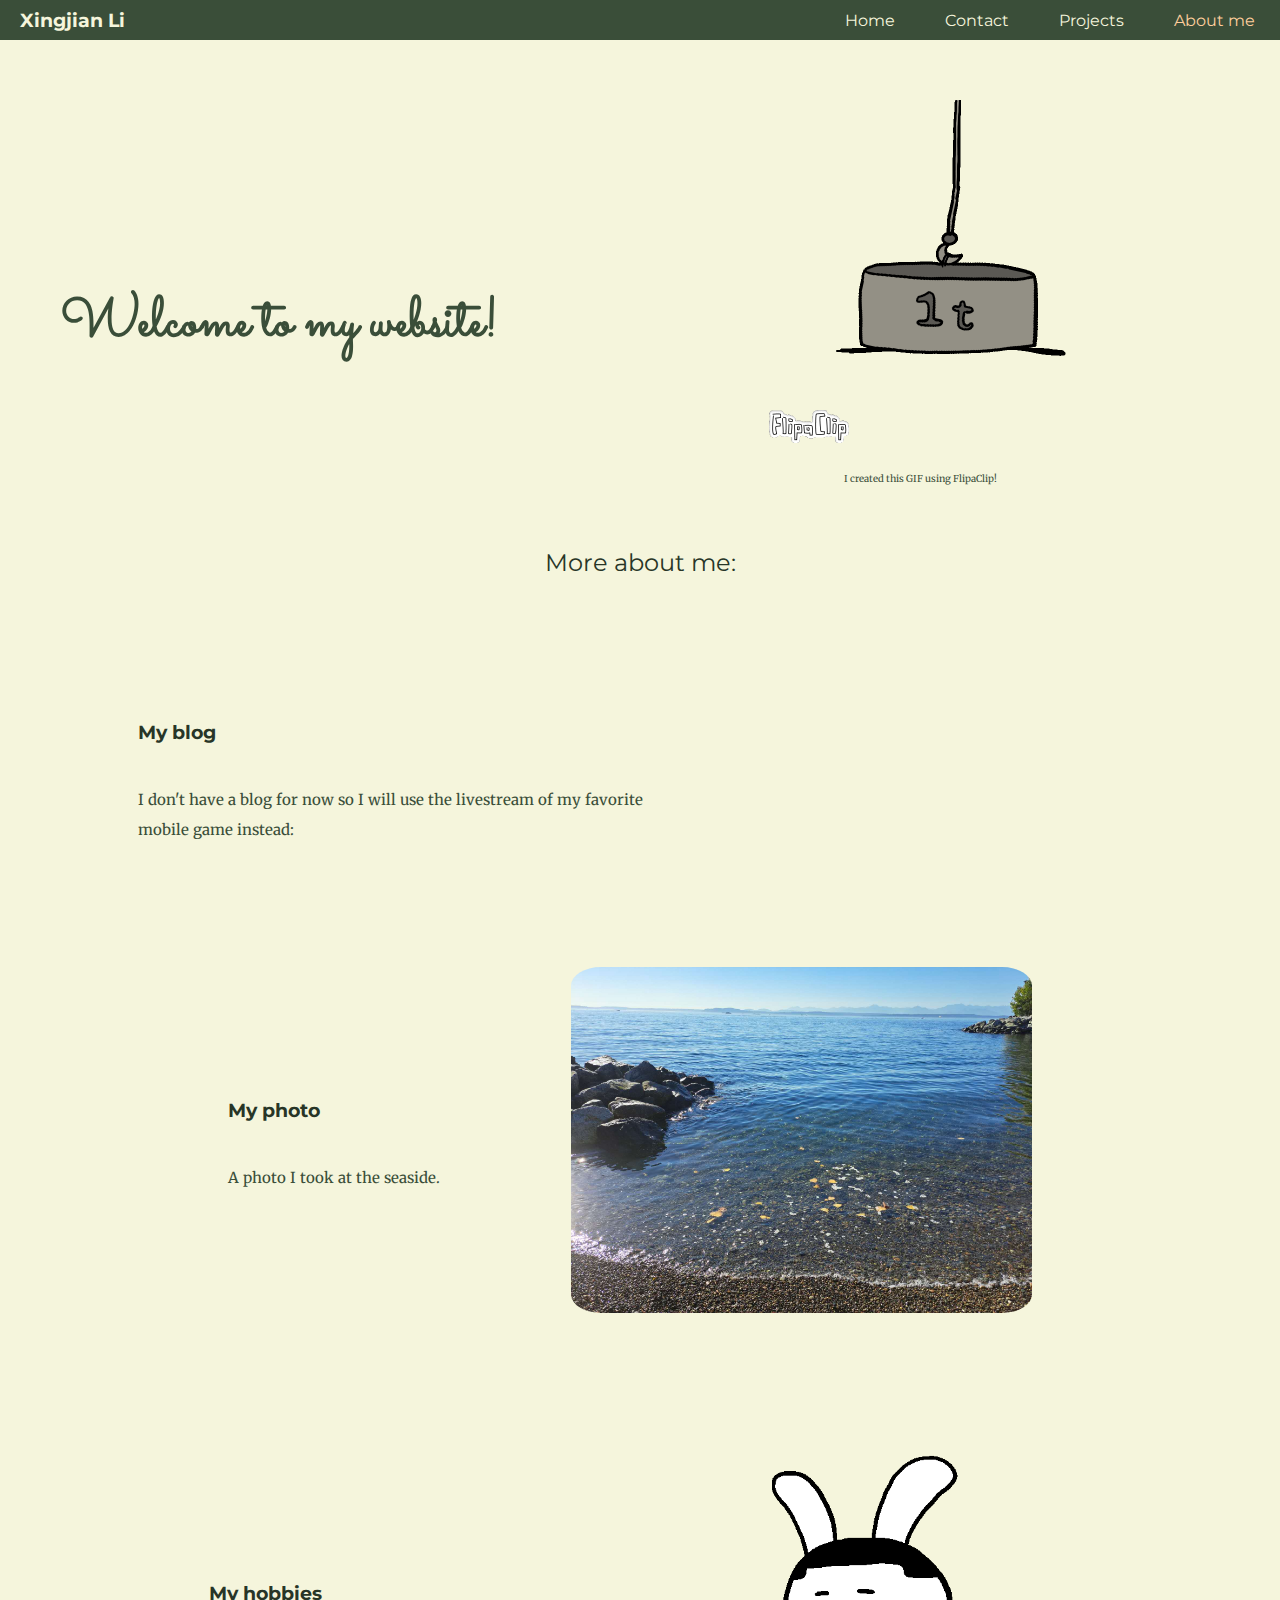
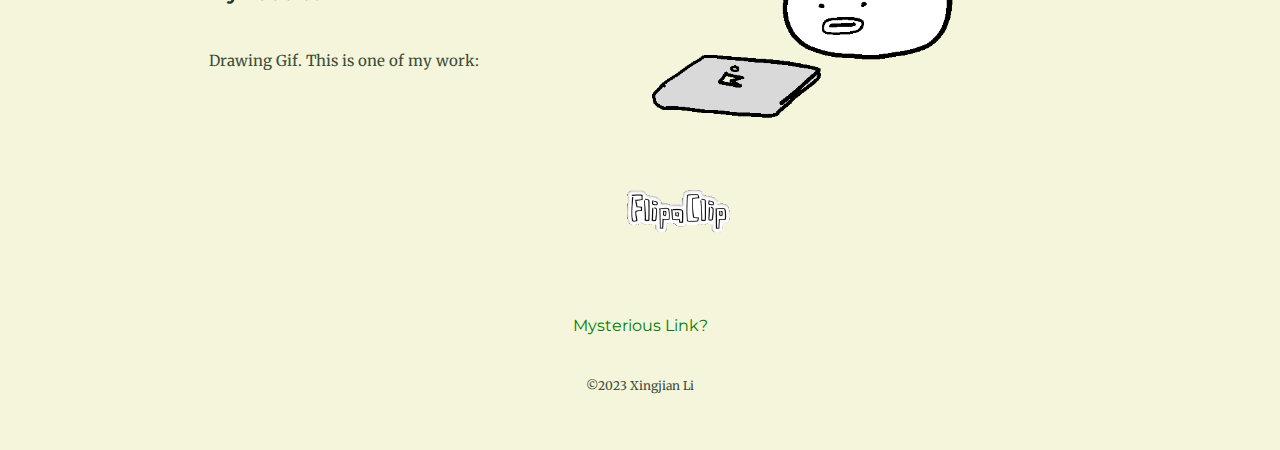
==== myself.html @ 6be76fa4 "all files" ====
<!DOCTYPE html>
<html>
    <head>
        <meta charset="UTF-8">
        <title>Contact</title>
        <link rel="stylesheet" type = "text/css" href = "css/styles.css">
        <link rel="stylesheet" type = "text/css" href = "css/myself-styles.css">
        <link rel="icon" href = "favicon.ico">
        <link rel="preconnect" href="https://fonts.googleapis.com">
        <link rel="preconnect" href="https://fonts.gstatic.com" crossorigin>
        <link href="https://fonts.googleapis.com/css2?family=Merriweather&family=Montserrat&family=Sacramento&display=swap" rel="stylesheet">
    </head>

    <body>
      <div class="navbar">
        <div>
          <h3 class="nav-title">Xingjian Li</h3>
        </div>
        <ul class="nav-content">
          <li><a href="index.html">Home</a></li>
          <li><a href="contact.html">Contact</a></li>
          <li><a href="projects.html">Projects</a></li>
          <li><a href="myself.html"><span>About me</span></a></li>
        </ul>
      </div>
      <div class="top">  
        <h1>Welcome to my website!</h1>
        <div class="gif">
          <img class="star" src="images/Star4.GIF" alt="Star4">
          <p class="about-gif">I created this GIF using FlipaClip!</p>
        </div>
      </div>
      <h2 class="about-me">More about me: </h2>
        <div class="my-row blog">
            <div class="description">
                <h3>My blog</h3>
                <p>I don't have a blog for now so I will use the livestream of my favorite mobile game instead:</p>
            </div>  
            <iframe width="530" height="280" src="https://www.youtube.com/embed/VNObJ9ZHbbM?si=-Z3IRbyMpzpPT4nM" 
            title="YouTube video player" frameborder="0" allow="accelerometer; autoplay; 
            clipboard-write; encrypted-media; gyroscope; picture-in-picture; web-share" 
            allowfullscreen></iframe>
        </div>
        <div class="my-row photo">
            <div class="description">
                <h3>My photo</h3>
                <p>A photo I took at the seaside.</p>
            </div> 
            <img class="image my-photo" src="images/my.jpeg" alt="my photo">
        </div>
        <div class="my-row hobbies">
            <div class="description">
                <h3>My hobbies</h3>
                <p>Drawing Gif. This is one of my work:</p>
            </div> 
            <img class="image my-photo" src="images/myWork.GIF" alt="my work">
        </div>
      <div class="bot">
        <a href="https://youtu.be/dQw4w9WgXcQ">Mysterious Link? </a>
        <p class = "copyright">©2023 Xingjian Li</p>
      </div>
          
        
    </body>
</html>
---- css/styles.css ----
body {
    color: #3a4e39;
    background-color: #F5F5DC;
    text-align: center;
    font-family: 'Merriweather', serif;
    font-size: 2ems;
    /* to remove the margin on top & left of the navbar: */
    margin: 0;  
}

.top {
    position: relative;
    padding-top: 100px;
    display: flex;
    flex-direction: row;
    justify-content: space-between;
    align-items: center;
    z-index: 1;
}

.mid {
    z-index: 1;
    margin: 70px 0;
}

.bot {
    z-index: 1;
    line-height: 2;
    padding: 5px 0 20px;
}

/* ---------images--------- */
.gif {
    display: flex;
    flex-direction: column;
    justify-content: space-between;
    align-items: center;
}

.star {
    width: 50%;
    margin: 0 auto 0 auto; 
}

/* ---------navbar--------- */
.navbar {
    position: fixed;
    z-index: 2;

    width: 100%;
    height: 40px;
    margin: 0 auto;
    background-color: #3a4e39;

    transition: all 0.3s;

    display: flex;
    justify-content: space-between;
    align-items: center;
}

.navbar ul {
    padding: 0;
    list-style: none;
    display: flex;
    opacity: 0;
    transition: all 0.3s ease;
}

.navbar:hover ul{
    opacity: 100%;
}

.nav-title {
    z-index: 2;
    color: #F5F5DC;
    margin-left: 20px;
}
    
.navbar li {
    display: inline;
    margin-left: 5px;
    margin-right: 5px;
}

.navbar a {
    color: #F5F5DC; 
}

.navbar a span {
    color: #FFCF9D;
}

a{
    color:#283527;
    font-family: 'Montserrat', sans-serif;
    text-decoration: none;
    margin: 10px 20px;
    font-size: 100%;
    transition: all 0.3s;
}

a:hover{
    color:#FFB000;
    text-decoration: underline;
    font-size: 105%;
}

/* ---------grid-------- */
.grid-container{
    display: grid;
    width: 80%;
    height: 80%;
    margin: 50px;
    grid-gap: 2px;
    grid-template-columns: 1fr 1fr 1fr;
    grid-template-rows: 1fr 1fr 1fr;
    grid-template-areas: 
    "a a a" 
    "b c c" 
    "d e e" 
    "f g g";
}

.grid-content{
    display: flex;
    justify-content: center;
    align-items: center;
}

.grid-header{
    grid-area: a;
}

.row1-1 {
    grid-area: b;
}

.row1-2 {
    grid-area: c;
}

.row2-1 {
    grid-area: d;
}

.row2-2 {
    grid-area: e;
}

.row3-1 {
    grid-area: f;
}

.row3-2 {
    grid-area: g;
}

.grid-icons {
    width: 23%;
    background-color: #B7B78A;
    border-radius: 50%;
    border: solid;
    border-color: #B7B78A;
    border-width: 5px;
    margin: 10px; 
    transition: width 0.3s;
}

.grid-icons:hover {
    width: 24%;
}



/* ---------text--------- */

h1{
    margin: 50px auto 0 auto;
    font-family: 'Sacramento', cursive;
    font-size: 3.5rem;  
    color: #3a4e39;
    line-height: 2;
    z-index: 2;
}

h2{
    font-family: 'Montserrat', sans-serif;
    font-weight: normal;
    color: #283527;
    padding-bottom: 10px;
}

h3{
    color: #283527;
    font-family: 'Montserrat', sans-serif;
}

p{
    line-height: 2;
}

.z {
    text-decoration: underline;
}

.about-gif{
    font-size: 0.6rem;
}

.copyright {
    color: #3a4e39;
    font-size: 0.75rem;
    padding: 20px 0;
}


/* ---------media--------- */

@media (max-width: 640px) {
    .top {
        flex-direction: column;
    }

    .navbar {
        text-align: center;
        flex-direction: column;
        height: 40px;
    }

    .navbar:hover {
        height: 80px;
    }

    .navbar ul:hover{
        margin-top: 0;
    }

    .nav-title {
        margin-top: 8px;
        margin-bottom: 0;
    }

    .grid-icons {
        width: 35%;
    }

    .grid-icons:hover {
        width: 36.5%;
    }

  }
---- css/myself-styles.css ----
p{
    font-size: 15px;
}

.my-row{
    width: 80%;
    margin: 20px auto;
    text-align: left;
    line-height: 2;
    display: flex;
    flex-direction: row;
    justify-content:space-evenly;
    align-items: center;
}

.description{
    display: flex;
    flex-direction: column;
    padding: 10px;
}

/* ---------images--------- */
.my-photo {
    width: 45%;
    float: left;
    border-radius: 10%;
    margin: 10px;
    padding: 20px;
    transition: width 0.3s;
}

.my-photo:hover {
    width: 46.5%;
}

.bot a:first-child{
    color: green;
}

.about-me{
    margin-top: 50px;
    margin-bottom: 50px;
}

/* ---------media--------- */
@media (max-width: 640px) {
    .my-row{
        flex-direction: column;
    }

    .my-photo{
        width: 70%;
    }

    .my-photo:hover{
        width: 73%;
    }
}
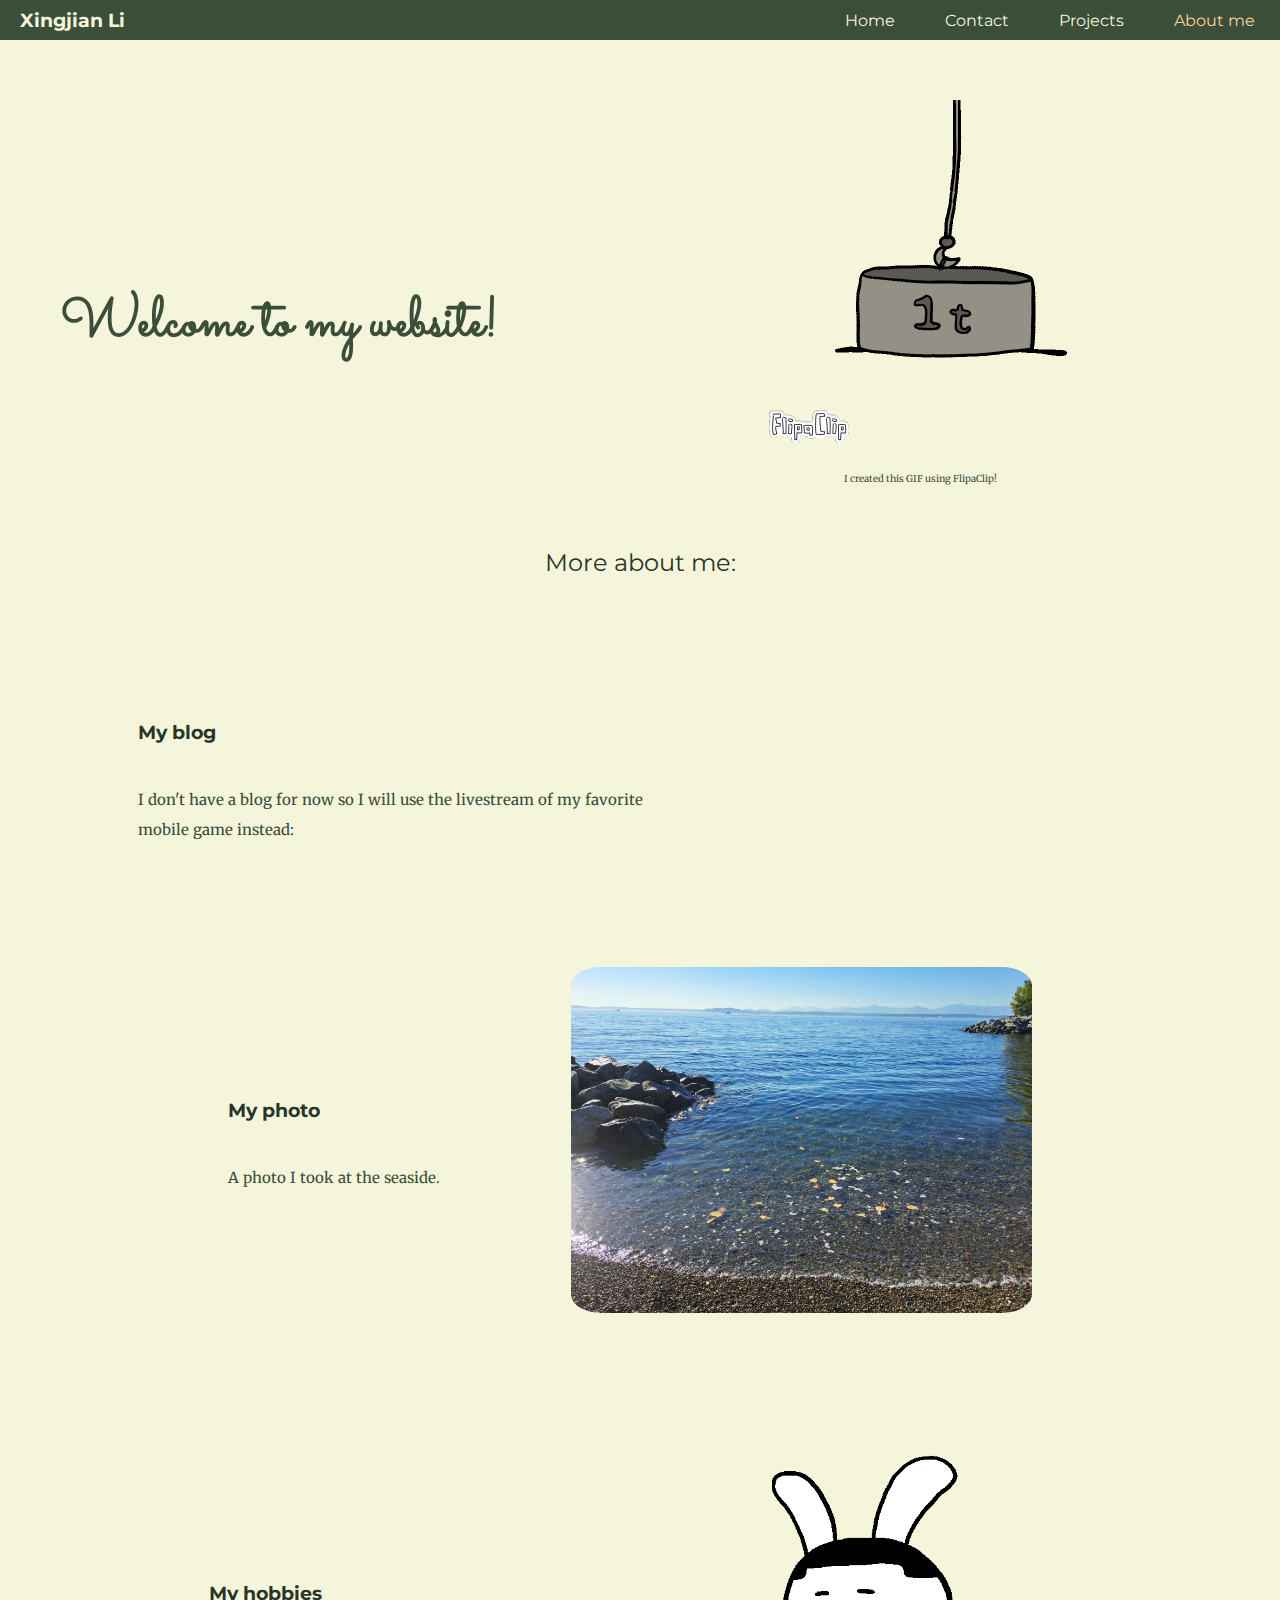
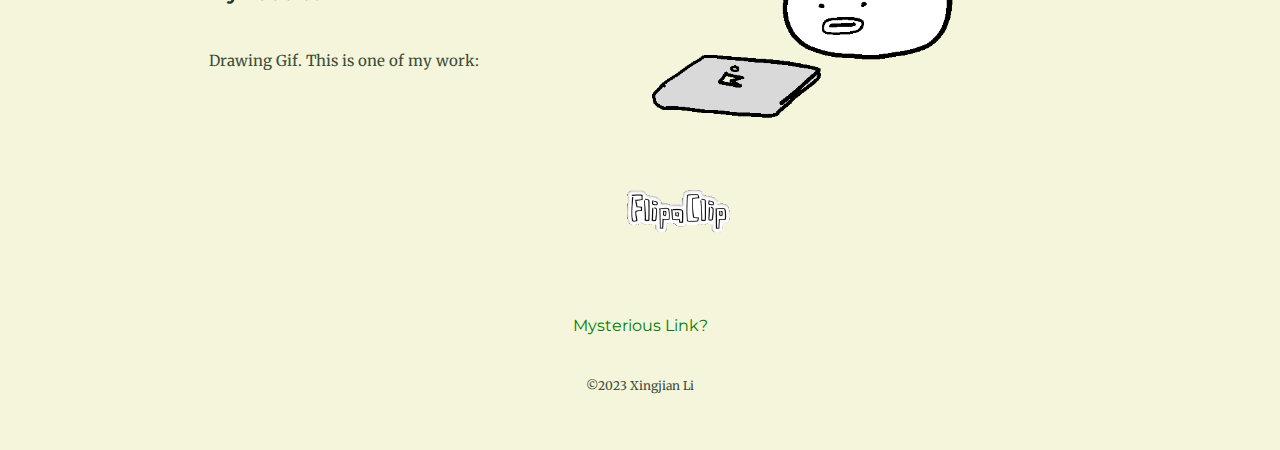
==== commit 92597fff: "all files" ====
--- a/myself.html
+++ b/myself.html
@@ -2,7 +2,7 @@
 <html>
     <head>
         <meta charset="UTF-8">
-        <title>Contact</title>
+        <title>Myself</title>
         <link rel="stylesheet" type = "text/css" href = "css/styles.css">
         <link rel="stylesheet" type = "text/css" href = "css/myself-styles.css">
         <link rel="icon" href = "favicon.ico">
